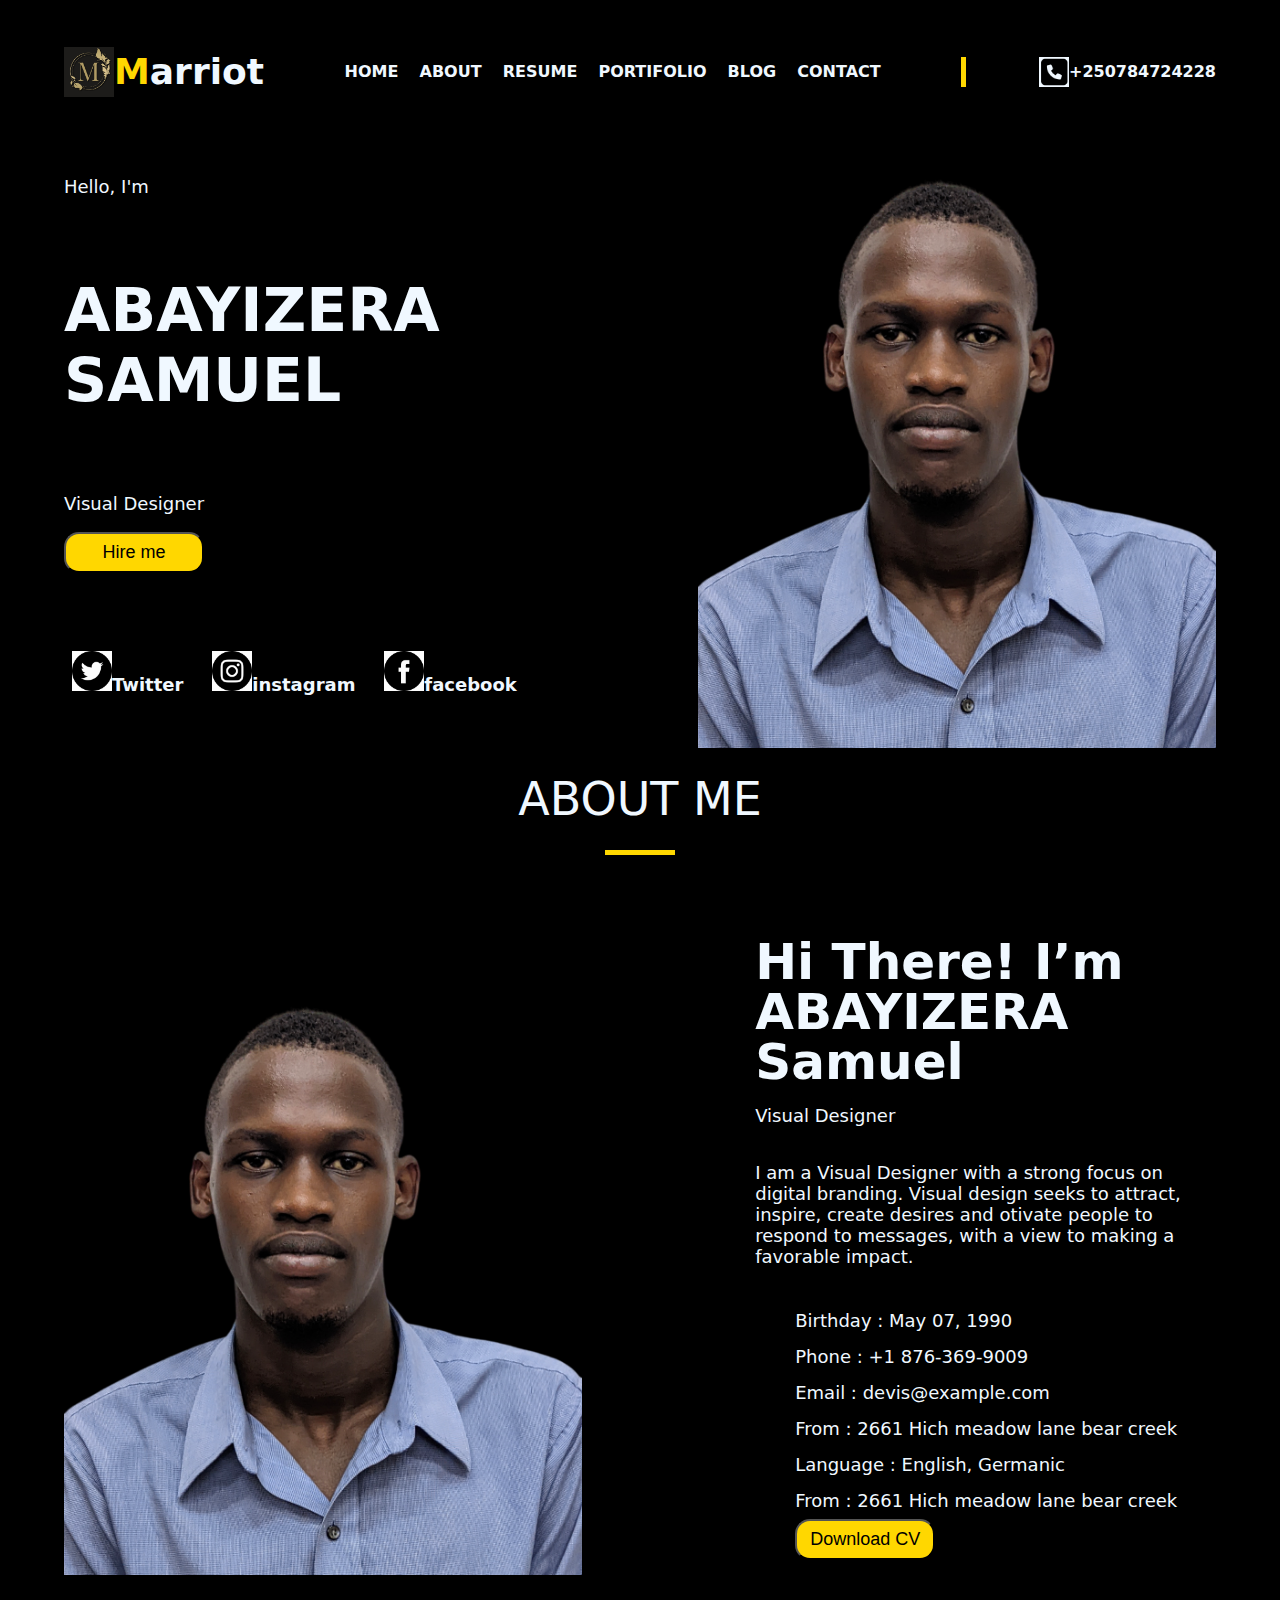
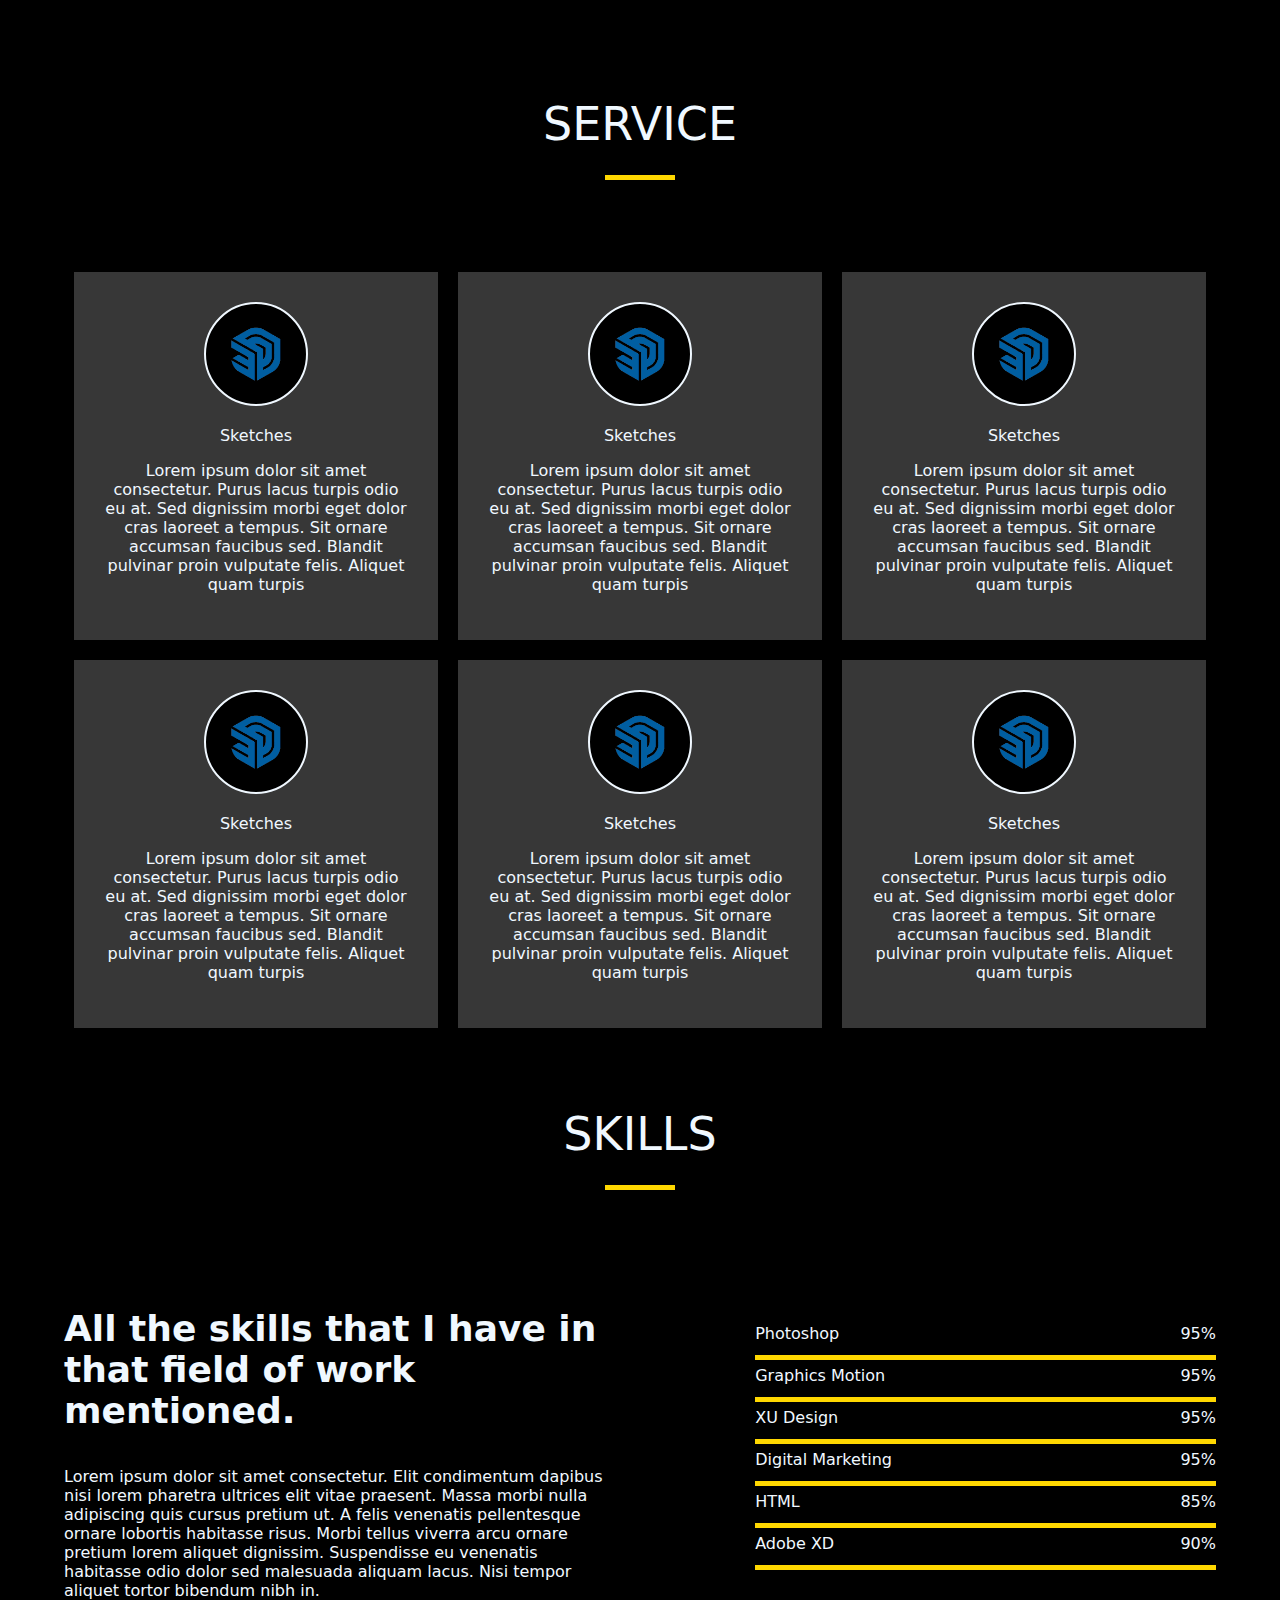
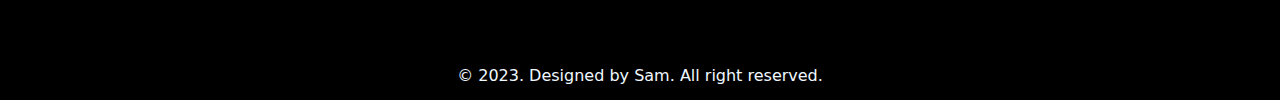
==== index.html @ 1aaad136 "Add files via upload" ====
<!DOCTYPE html>
<html lang="en">
    <head>
        <meta  charset="UTF-8">
        <title>PORTIFOLIO</title>
        <link rel="stylesheet" href="style.css">
    </head>
    <body>
        <header>
            <nav>
                <div class="myBusiness">
                    <img src="po.jpg" alt="logo" class="logo">
                    <p class="marriot"><strong class="marriotSpecial">M</strong>arriot</p>
                </div>
                <div>
                    <a href="#home">HOME</a>
                    <a href="">ABOUT</a>
                    <a href="">RESUME</a>
                    <a href="">PORTIFOLIO</a>
                    <a href="">BLOG</a>
                    <a href="">CONTACT</a>
                </div>
                <div class="vertical-line"></div>
                <div class="contact">
                    <img src="phoneCall.png" alt="phone" class="phone">
                    <p class="number">+250784724228</p>
                </div>
            </nav>
        </header>
        <div class="container">
        <section class="home">
            <div class="myDetails">
                <p>Hello, I'm</p>
                <p class="myname">ABAYIZERA SAMUEL</p>
                <P>Visual Designer</P>
                <button>Hire me</button>
                <div class="social">
                    <a href=""><img src="twitter.png" alt="twitter">Twitter</a>
                    <a href=""><img src="instagram.png" alt="instagram">instagram</a>
                    <a href=""><img src="facebook.png" alt="facebook">facebook</a>
                </div>
            </div>
            <img src="myimage.png" alt="myPhoto" class="myphoto">
        </section>
            <p class="heading">ABOUT ME <hr> </p>
        <section class="aboutMe">
            <img src="myimage.png" alt="myPhoto" class="myphoto">
            <div class="myDetails">
            <p class="myname2">Hi There! I’m <br> ABAYIZERA Samuel</p>
            <P>Visual Designer</P>
            <p>I am a Visual Designer with a strong focus on digital branding. Visual design seeks to attract, inspire, create desires and otivate people to respond to messages, with a view to making a favorable impact.</p>
            <ul>
                <li>Birthday : May 07, 1990</li>
                <li>Phone : +1 876-369-9009</li>
                <li>Email : devis@example.com</li>
                <li>From : 2661 Hich meadow lane bear creek</li>
                <li>Language : English, Germanic</li>
                <li>From : 2661 Hich meadow lane bear creek</li>
                <button>Download CV</button>
            </ul>
        </div>
        </section>
        <p class="heading">SERVICE <hr></p>
        <section class="service">
            <span class="service1">
            <div class="sketch">
                <span class="circle"></span>
                <p>Sketches</p>
                <p>Lorem ipsum dolor sit amet consectetur. Purus lacus turpis odio eu at. Sed dignissim morbi eget dolor cras laoreet a tempus. Sit ornare accumsan faucibus sed. Blandit pulvinar proin vulputate felis. Aliquet quam turpis  </p>
            </div>
            <div class="sketch">
                <span class="circle"></span>
                <p>Sketches</p>
                <p>Lorem ipsum dolor sit amet consectetur. Purus lacus turpis odio eu at. Sed dignissim morbi eget dolor cras laoreet a tempus. Sit ornare accumsan faucibus sed. Blandit pulvinar proin vulputate felis. Aliquet quam turpis  </p>
            </div>
            <div class="sketch">
                <span class="circle"></span>
                <p>Sketches</p>
                <p>Lorem ipsum dolor sit amet consectetur. Purus lacus turpis odio eu at. Sed dignissim morbi eget dolor cras laoreet a tempus. Sit ornare accumsan faucibus sed. Blandit pulvinar proin vulputate felis. Aliquet quam turpis  </p>
            </div>
        </span>
        <span class="service2">
            <div class="sketch">
                <span class="circle"></span>
                <p>Sketches</p>
                <p>Lorem ipsum dolor sit amet consectetur. Purus lacus turpis odio eu at. Sed dignissim morbi eget dolor cras laoreet a tempus. Sit ornare accumsan faucibus sed. Blandit pulvinar proin vulputate felis. Aliquet quam turpis  </p>
            </div>
            <div class="sketch">
                <span class="circle"></span>
                <p>Sketches</p>
                <p>Lorem ipsum dolor sit amet consectetur. Purus lacus turpis odio eu at. Sed dignissim morbi eget dolor cras laoreet a tempus. Sit ornare accumsan faucibus sed. Blandit pulvinar proin vulputate felis. Aliquet quam turpis  </p>
            </div>
            <div class="sketch">
                <span class="circle"></span>
                <p>Sketches</p>
                <p>Lorem ipsum dolor sit amet consectetur. Purus lacus turpis odio eu at. Sed dignissim morbi eget dolor cras laoreet a tempus. Sit ornare accumsan faucibus sed. Blandit pulvinar proin vulputate felis. Aliquet quam turpis  </p>
            </div>
        </span>
        </section>
            <p class="heading">SKILLS <hr> </p>
            <section class="skills">
                <div class="skills-acquired">
                    <P class="marriot">All the skills that I have in that field of work mentioned.</P>
                    <P>Lorem ipsum dolor sit amet consectetur. Elit condimentum dapibus nisi lorem pharetra ultrices elit vitae praesent. Massa morbi nulla adipiscing quis cursus pretium ut. A felis venenatis pellentesque ornare lobortis habitasse risus. Morbi tellus viverra arcu ornare pretium lorem aliquet dignissim. Suspendisse eu venenatis habitasse odio dolor sed malesuada aliquam lacus. Nisi tempor aliquet tortor bibendum nibh in. </P>
                </div>
                <div class="skills-grading">
                <div class="grading">
                    <P>Photoshop</P>
                    <p class="percent">95%</p>
                </div>
                <div class="bar"></div>
                <div class="grading">
                    <P>Graphics Motion</P>
                    <p class="percent">95%</p>
                </div>
                <div class="bar"></div>
                <div class="grading">
                    <P>XU Design</P>
                    <p class="percent">95%</p>
                </div>
                <div class="bar"></div>
                <div class="grading">
                    <P>Digital Marketing</P>
                    <p class="percent">95%</p>
                </div>
                <div class="bar"></div>
                <div class="grading">
                    <P>HTML</P>
                    <p class="percent">85%</p>
                </div>
                <div class="bar"></div>
                <div class="grading">
                    <P>Adobe XD</P>
                    <p class="percent">90%</p>
                </div>
                <div class="bar"></div>
            </div>
            </section>
        <footer>
            &copy; 2023. Designed by Sam. All right reserved.
        </footer>
    </body>
</html>
---- style.css ----
body{
    font-family: system-ui, -apple-system, BlinkMacSystemFont, 'Segoe UI', Roboto, Oxygen, Ubuntu, Cantarell, 'Open Sans', 'Helvetica Neue', sans-serif;
    font-size: 16px;
    color: aliceblue;
    background-color: black;
    margin: 0;
    padding: 0;
}

header{
    width: 100%;
    padding: 15px 0;
}

nav{
    width: 90%;
    margin: 0 auto;
    display: flex;
    align-items: center;
    justify-content: space-between;
}

.logo{
    width: 50px;
    height: 50px;
}

.phone{
    width: 30px;
    height: 30px;
    background-color: aliceblue;
}


.marriot{
    font-size: 36px;
    font-weight: bold;
}

.marriotSpecial{
    color: gold;
}


a{
    text-decoration: none;
    color: aliceblue;
    margin: 8px;
    font-weight:600;
}

.myBusiness{
    display: flex;
    align-items: center;
}

.vertical-line{
    width: 5px;
    height: 30px;
    background-color: gold;
    
}

.contact{
    display: flex;
    align-items: center;
}

.number{
    font-weight: 600;
}

.container{
    width: 100%;
    padding: 15px 0;
    display: flex;
    flex-direction: column;
    justify-content: space-between;
}

.home{
    width: 90%;
    margin: 0 auto;
    display: flex;
    align-items: center;
    justify-content: space-between;
}

.myDetails{
    width: 40%;
    display: flex;
    flex-direction: column;
    justify-content: space-between;
    font-size: large;
    padding-bottom: 50px;
}

.myphoto{
    width: 45%;
}

img{
    background-color: rgb(253, 253, 253);
    width: 40px;
}

.myname{
    font-size: 60px;
    font-weight: 600;
    
}

button{
    background-color: gold;
    padding: 8px;
    border-radius: 15px;
    width: 140px;
    font-size: large;
}

.social{
    display: flex;
    justify-content:space-between;
    align-items: center;
    padding-top: 70px;
}

.aboutMe{
    width: 90%;
    margin: 0 auto;
    display: flex;
    align-items: center;
    justify-content: space-between;
    padding: 50px 0;
}

ul{
    list-style: none;
    line-height: 2;
}

.top-content{
    padding: 50px;
}

hr{
    border: none;
    border-top: 5px solid gold;
    width: 70px;
    margin: 0 auto; 
    margin-top: 5px;
}

.heading{
    font-size: 46px;
    line-height: 0%;
    text-align: center;   
}

.myname2{
    font-size: 50px;
    font-weight: 600;
    margin: 0;
    line-height: 100%;
}

.service{
    width: 90%;
    margin: 0 auto;
    display: flex;
    flex-direction: column;
    align-items: center;
    justify-content: space-between;
    padding: 50px 0;
}

.sketch{
    width: 28%;
    border: 10px solid black;
    background-color: rgb(55, 55, 55);
    padding: 30px;
    text-align: center;

}

.circle{
    border: 2px solid aliceblue;
    height: 100px;
    width: 100px;
    background-color: black;
    border-radius: 50%;
    display: inline-block;
    background-image: url('download.png');
    background-repeat: no-repeat;
    background-size: 60px;
    background-position: center;
}

.service1{
    display: flex;
}

.service2{
    display: flex;
}

.skills{
    width: 90%;
    margin: 0 auto;
    display: flex;
    align-items: center;
    justify-content: space-between;
    padding: 50px 0;
}

.skills-acquired{
    width: 48%;

}

.skills-grading{
    width: 40%;
    line-height: 0%;
}

.bar{
    border: none;
    border-top: 5px solid gold;
    width: auto;
    margin: 0 auto; 
    margin-top: 5px;

}

.grading{
    display: flex;
    position: relative;
    justify-content: left;
}

.percent{
    position: absolute;
    right: 0;
}

footer{
    text-align: center;
}
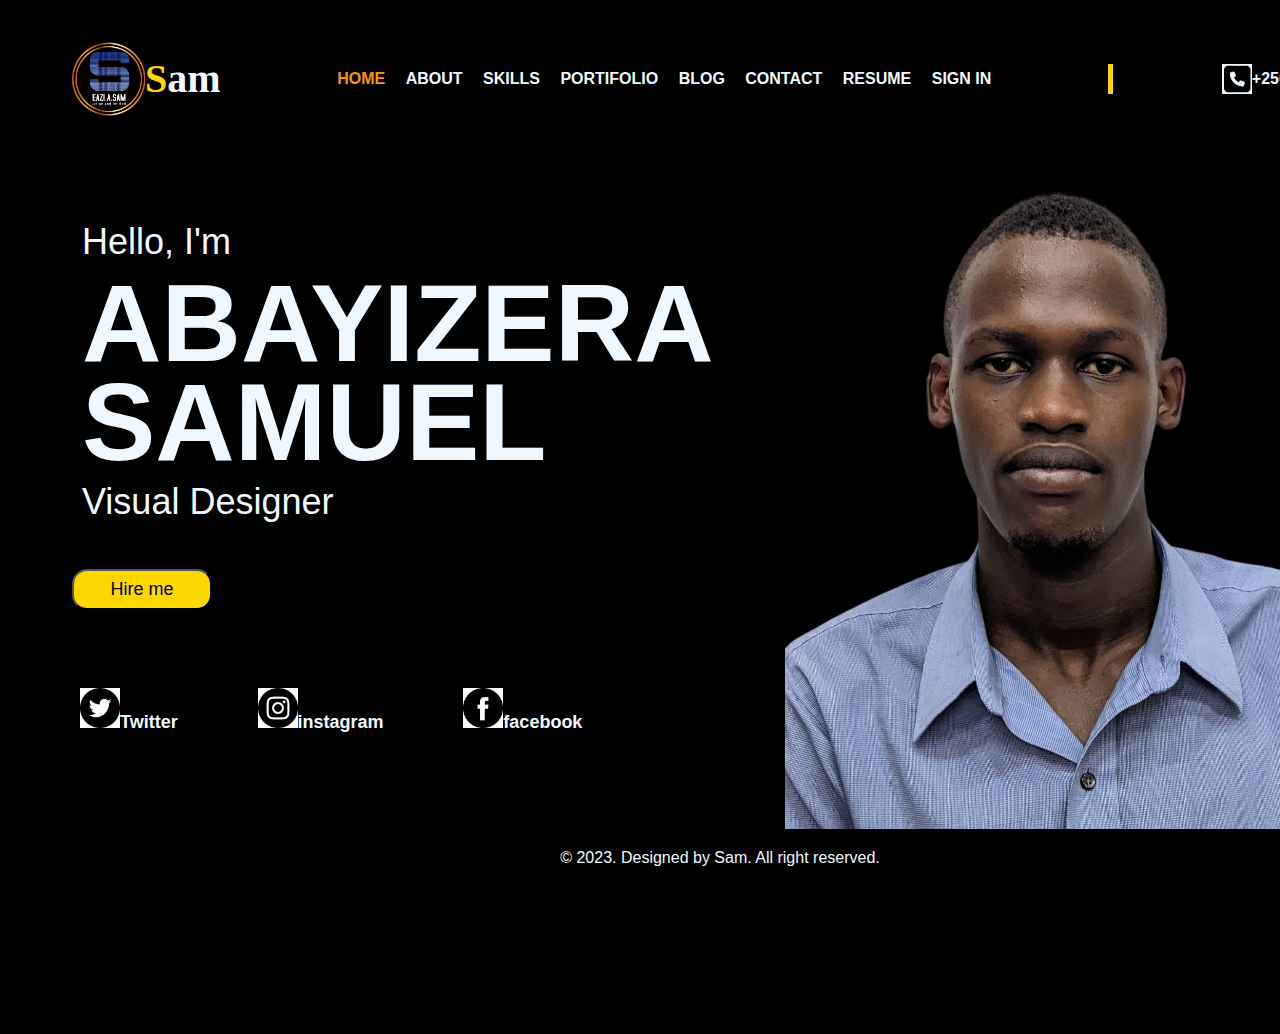
==== commit 5ec4c51f: "updated portifolio" ====
--- a/index.html
+++ b/index.html
@@ -9,16 +9,18 @@
         <header>
             <nav>
                 <div class="myBusiness">
-                    <img src="po.jpg" alt="logo" class="logo">
-                    <p class="marriot"><strong class="marriotSpecial">M</strong>arriot</p>
+                    <img src="Screenshot from 2024-01-15 23-39-28.png" alt="logo" class="logo">
+                    <p class="sam"><strong class="samSpecial">S</strong>am</p>
                 </div>
                 <div>
-                    <a href="#home">HOME</a>
-                    <a href="">ABOUT</a>
-                    <a href="">RESUME</a>
-                    <a href="">PORTIFOLIO</a>
-                    <a href="">BLOG</a>
-                    <a href="">CONTACT</a>
+                    <a href="#" class="gold">HOME</a>
+                    <a href="about.html">ABOUT</a>
+                    <a href="skills.html">SKILLS</a>
+                    <a href="portifolio.html">PORTIFOLIO</a>
+                    <a href="blog.html">BLOG</a>
+                    <a href="contact.html">CONTACT</a>
+                    <a href="resume.html">RESUME</a>
+                    <a href="signin.html">SIGN IN</a>
                 </div>
                 <div class="vertical-line"></div>
                 <div class="contact">
@@ -30,9 +32,11 @@
         <div class="container">
         <section class="home">
             <div class="myDetails">
-                <p>Hello, I'm</p>
-                <p class="myname">ABAYIZERA SAMUEL</p>
-                <P>Visual Designer</P>
+                <div class="myDetailsInfo">
+                    <p>Hello, I'm</p>
+                    <p class="myname">ABAYIZERA SAMUEL</p>
+                    <P>Visual Designer</P>
+                </div>               
                 <button>Hire me</button>
                 <div class="social">
                     <a href=""><img src="twitter.png" alt="twitter">Twitter</a>
@@ -42,101 +46,7 @@
             </div>
             <img src="myimage.png" alt="myPhoto" class="myphoto">
         </section>
-            <p class="heading">ABOUT ME <hr> </p>
-        <section class="aboutMe">
-            <img src="myimage.png" alt="myPhoto" class="myphoto">
-            <div class="myDetails">
-            <p class="myname2">Hi There! I’m <br> ABAYIZERA Samuel</p>
-            <P>Visual Designer</P>
-            <p>I am a Visual Designer with a strong focus on digital branding. Visual design seeks to attract, inspire, create desires and otivate people to respond to messages, with a view to making a favorable impact.</p>
-            <ul>
-                <li>Birthday : May 07, 1990</li>
-                <li>Phone : +1 876-369-9009</li>
-                <li>Email : devis@example.com</li>
-                <li>From : 2661 Hich meadow lane bear creek</li>
-                <li>Language : English, Germanic</li>
-                <li>From : 2661 Hich meadow lane bear creek</li>
-                <button>Download CV</button>
-            </ul>
-        </div>
-        </section>
-        <p class="heading">SERVICE <hr></p>
-        <section class="service">
-            <span class="service1">
-            <div class="sketch">
-                <span class="circle"></span>
-                <p>Sketches</p>
-                <p>Lorem ipsum dolor sit amet consectetur. Purus lacus turpis odio eu at. Sed dignissim morbi eget dolor cras laoreet a tempus. Sit ornare accumsan faucibus sed. Blandit pulvinar proin vulputate felis. Aliquet quam turpis  </p>
-            </div>
-            <div class="sketch">
-                <span class="circle"></span>
-                <p>Sketches</p>
-                <p>Lorem ipsum dolor sit amet consectetur. Purus lacus turpis odio eu at. Sed dignissim morbi eget dolor cras laoreet a tempus. Sit ornare accumsan faucibus sed. Blandit pulvinar proin vulputate felis. Aliquet quam turpis  </p>
-            </div>
-            <div class="sketch">
-                <span class="circle"></span>
-                <p>Sketches</p>
-                <p>Lorem ipsum dolor sit amet consectetur. Purus lacus turpis odio eu at. Sed dignissim morbi eget dolor cras laoreet a tempus. Sit ornare accumsan faucibus sed. Blandit pulvinar proin vulputate felis. Aliquet quam turpis  </p>
-            </div>
-        </span>
-        <span class="service2">
-            <div class="sketch">
-                <span class="circle"></span>
-                <p>Sketches</p>
-                <p>Lorem ipsum dolor sit amet consectetur. Purus lacus turpis odio eu at. Sed dignissim morbi eget dolor cras laoreet a tempus. Sit ornare accumsan faucibus sed. Blandit pulvinar proin vulputate felis. Aliquet quam turpis  </p>
-            </div>
-            <div class="sketch">
-                <span class="circle"></span>
-                <p>Sketches</p>
-                <p>Lorem ipsum dolor sit amet consectetur. Purus lacus turpis odio eu at. Sed dignissim morbi eget dolor cras laoreet a tempus. Sit ornare accumsan faucibus sed. Blandit pulvinar proin vulputate felis. Aliquet quam turpis  </p>
-            </div>
-            <div class="sketch">
-                <span class="circle"></span>
-                <p>Sketches</p>
-                <p>Lorem ipsum dolor sit amet consectetur. Purus lacus turpis odio eu at. Sed dignissim morbi eget dolor cras laoreet a tempus. Sit ornare accumsan faucibus sed. Blandit pulvinar proin vulputate felis. Aliquet quam turpis  </p>
-            </div>
-        </span>
-        </section>
-            <p class="heading">SKILLS <hr> </p>
-            <section class="skills">
-                <div class="skills-acquired">
-                    <P class="marriot">All the skills that I have in that field of work mentioned.</P>
-                    <P>Lorem ipsum dolor sit amet consectetur. Elit condimentum dapibus nisi lorem pharetra ultrices elit vitae praesent. Massa morbi nulla adipiscing quis cursus pretium ut. A felis venenatis pellentesque ornare lobortis habitasse risus. Morbi tellus viverra arcu ornare pretium lorem aliquet dignissim. Suspendisse eu venenatis habitasse odio dolor sed malesuada aliquam lacus. Nisi tempor aliquet tortor bibendum nibh in. </P>
-                </div>
-                <div class="skills-grading">
-                <div class="grading">
-                    <P>Photoshop</P>
-                    <p class="percent">95%</p>
-                </div>
-                <div class="bar"></div>
-                <div class="grading">
-                    <P>Graphics Motion</P>
-                    <p class="percent">95%</p>
-                </div>
-                <div class="bar"></div>
-                <div class="grading">
-                    <P>XU Design</P>
-                    <p class="percent">95%</p>
-                </div>
-                <div class="bar"></div>
-                <div class="grading">
-                    <P>Digital Marketing</P>
-                    <p class="percent">95%</p>
-                </div>
-                <div class="bar"></div>
-                <div class="grading">
-                    <P>HTML</P>
-                    <p class="percent">85%</p>
-                </div>
-                <div class="bar"></div>
-                <div class="grading">
-                    <P>Adobe XD</P>
-                    <p class="percent">90%</p>
-                </div>
-                <div class="bar"></div>
-            </div>
-            </section>
-        <footer>
+                 <footer>
             &copy; 2023. Designed by Sam. All right reserved.
         </footer>
     </body>
--- a/style.css
+++ b/style.css
@@ -1,15 +1,19 @@
 body{
-    font-family: system-ui, -apple-system, BlinkMacSystemFont, 'Segoe UI', Roboto, Oxygen, Ubuntu, Cantarell, 'Open Sans', 'Helvetica Neue', sans-serif;
+    @import url('https://fonts.googleapis.com/css2?family=Roboto&display=swap');
+    font-family: 'Roboto', sans-serif;
     font-size: 16px;
     color: aliceblue;
     background-color: black;
-    margin: 0;
+    margin: auto;
     padding: 0;
+    width: 1440px;
+    height: 1034px;
 }
 
 header{
     width: 100%;
     padding: 15px 0;
+    justify-content: center;
 }
 
 nav{
@@ -21,8 +25,8 @@
 }
 
 .logo{
-    width: 50px;
-    height: 50px;
+    width: 72.9px;
+    height: 74px;
 }
 
 .phone{
@@ -32,12 +36,13 @@
 }
 
 
-.marriot{
-    font-size: 36px;
+.sam{
+    font-family: open sans hebrew condensed;
+    font-size: 40px;
     font-weight: bold;
 }
 
-.marriotSpecial{
+.samSpecial{
     color: gold;
 }
 
@@ -49,6 +54,10 @@
     font-weight:600;
 }
 
+.gold{
+    color: #F69708;
+}
+
 .myBusiness{
     display: flex;
     align-items: center;
@@ -104,10 +113,20 @@
     width: 40px;
 }
 
-.myname{
-    font-size: 60px;
+.myDetailsInfo{
+    margin-bottom: 36px;
+}
+
+.myDetailsInfo .myname{
+    font-size: 110px;
     font-weight: 600;
-    
+    line-height: 90%;
+    letter-spacing: 0%;
+}
+
+.myDetailsInfo p{
+    font-size: 36px;
+    margin: 10px;
 }
 
 button{
@@ -244,6 +263,7 @@
 }
 
 footer{
+    padding: 20px 0;
     text-align: center;
 }
     
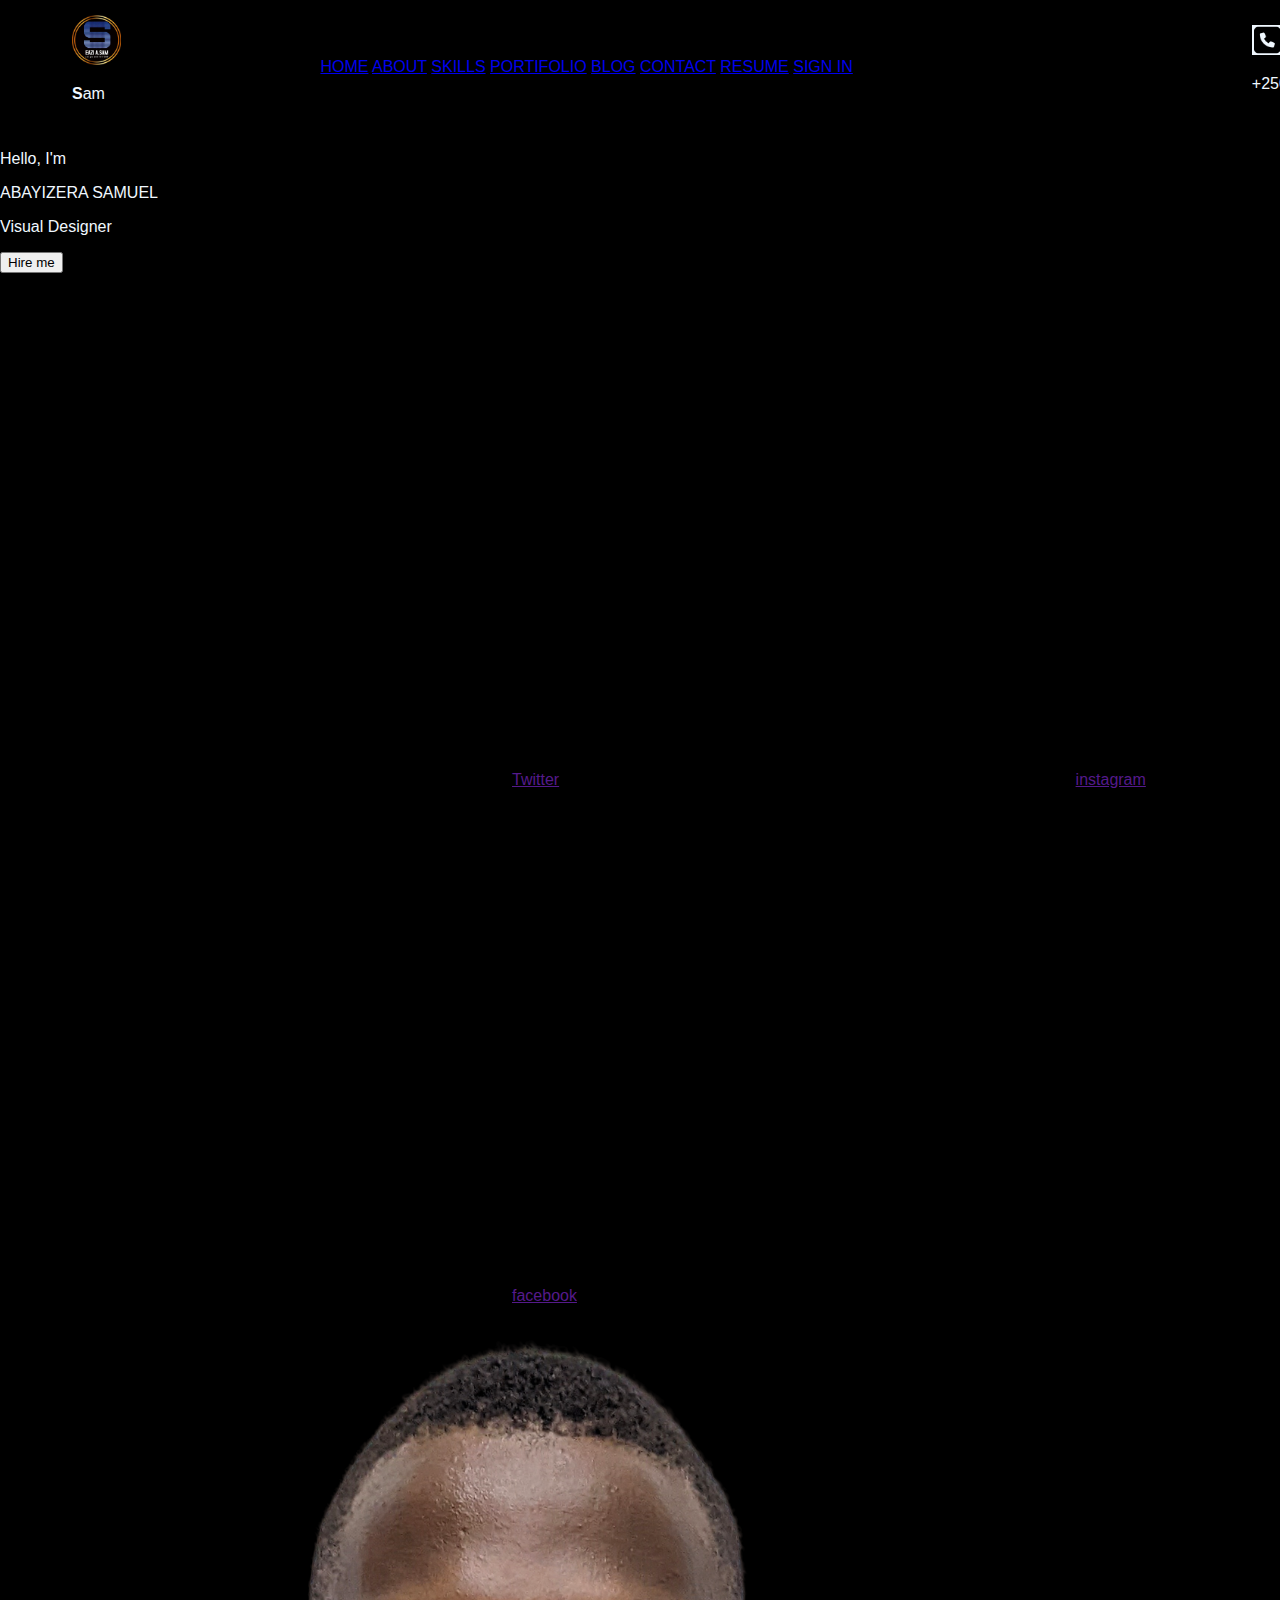
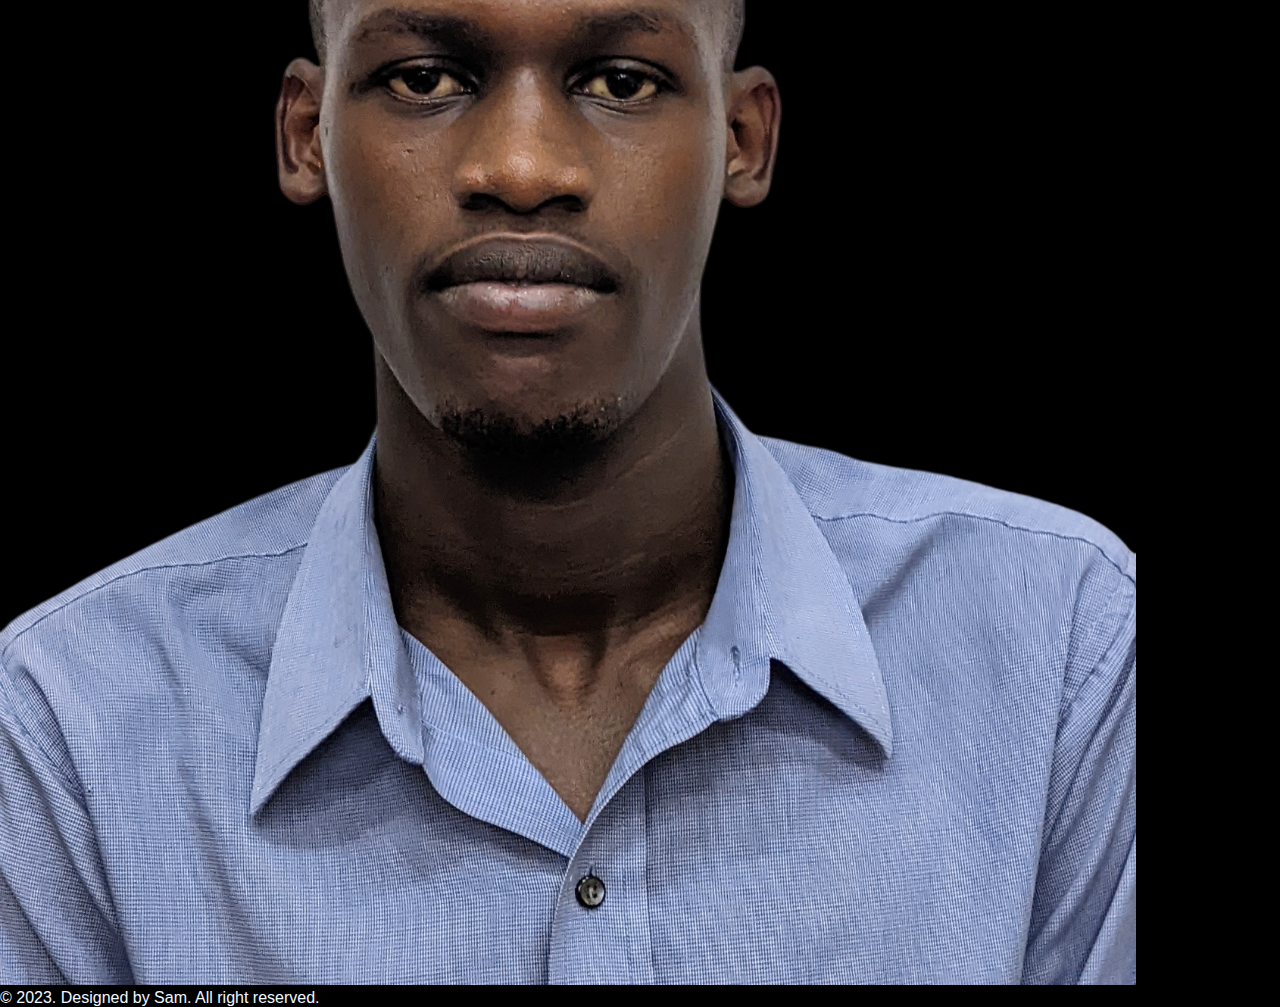
==== commit 0d7292a4: "home page updated" ====
--- a/index.html
+++ b/index.html
@@ -1,53 +1,53 @@
-<!DOCTYPE html>
-<html lang="en">
-    <head>
-        <meta  charset="UTF-8">
-        <title>PORTIFOLIO</title>
-        <link rel="stylesheet" href="style.css">
-    </head>
-    <body>
-        <header>
-            <nav>
-                <div class="myBusiness">
-                    <img src="Screenshot from 2024-01-15 23-39-28.png" alt="logo" class="logo">
-                    <p class="sam"><strong class="samSpecial">S</strong>am</p>
-                </div>
-                <div>
-                    <a href="#" class="gold">HOME</a>
-                    <a href="about.html">ABOUT</a>
-                    <a href="skills.html">SKILLS</a>
-                    <a href="portifolio.html">PORTIFOLIO</a>
-                    <a href="blog.html">BLOG</a>
-                    <a href="contact.html">CONTACT</a>
-                    <a href="resume.html">RESUME</a>
-                    <a href="signin.html">SIGN IN</a>
-                </div>
-                <div class="vertical-line"></div>
-                <div class="contact">
-                    <img src="phoneCall.png" alt="phone" class="phone">
-                    <p class="number">+250784724228</p>
-                </div>
-            </nav>
-        </header>
-        <div class="container">
-        <section class="home">
-            <div class="myDetails">
-                <div class="myDetailsInfo">
-                    <p>Hello, I'm</p>
-                    <p class="myname">ABAYIZERA SAMUEL</p>
-                    <P>Visual Designer</P>
-                </div>               
-                <button>Hire me</button>
-                <div class="social">
-                    <a href=""><img src="twitter.png" alt="twitter">Twitter</a>
-                    <a href=""><img src="instagram.png" alt="instagram">instagram</a>
-                    <a href=""><img src="facebook.png" alt="facebook">facebook</a>
-                </div>
-            </div>
-            <img src="myimage.png" alt="myPhoto" class="myphoto">
-        </section>
-                 <footer>
-            &copy; 2023. Designed by Sam. All right reserved.
-        </footer>
-    </body>
+<!DOCTYPE html>
+<html lang="en">
+    <head>
+        <meta  charset="UTF-8">
+        <title>PORTIFOLIO</title>
+        <link rel="stylesheet" href="style.css">
+    </head>
+    <body>
+        <header>
+            <nav>
+                <div class="myBusiness">
+                    <img src="Screenshot from 2024-01-15 23-39-28.png" alt="logo" class="logo">
+                    <p class="sam"><strong class="samSpecial">S</strong>am</p>
+                </div>
+                <div>
+                    <a href="#" class="gold">HOME</a>
+                    <a href="about.html">ABOUT</a>
+                    <a href="skills.html">SKILLS</a>
+                    <a href="portifolio.html">PORTIFOLIO</a>
+                    <a href="blog.html">BLOG</a>
+                    <a href="contact.html">CONTACT</a>
+                    <a href="resume.html">RESUME</a>
+                    <a href="signin.html">SIGN IN</a>
+                </div>
+                <div class="vertical-line"></div>
+                <div class="contact">
+                    <img src="phoneCall.png" alt="phone" class="phone">
+                    <p class="number">+250784724228</p>
+                </div>
+            </nav>
+        </header>
+        <div class="container">
+        <section class="home">
+            <div class="myDetails">
+                <div class="myDetailsInfo">
+                    <p>Hello, I'm</p>
+                    <p class="myname">ABAYIZERA SAMUEL</p>
+                    <P>Visual Designer</P>
+                </div>               
+                <button>Hire me</button>
+                <div class="social">
+                    <a href=""><img src="twitter.png" alt="twitter">Twitter</a>
+                    <a href=""><img src="instagram.png" alt="instagram">instagram</a>
+                    <a href=""><img src="facebook.png" alt="facebook">facebook</a>
+                </div>
+            </div>
+            <img src="myimage.png" alt="myPhoto" class="myphoto">
+        </section>
+                 <footer>
+            &copy; 2023. Designed by Sam. All right reserved.
+        </footer>
+    </body>
 </html>--- a/style.css
+++ b/style.css
@@ -1,4 +1,5 @@
 body{
+<<<<<<< HEAD
     @import url('https://fonts.googleapis.com/css2?family=Roboto&display=swap');
     font-family: 'Roboto', sans-serif;
     font-size: 16px;
@@ -8,12 +9,23 @@
     padding: 0;
     width: 1440px;
     height: 1034px;
+=======
+    font-family: system-ui, -apple-system, BlinkMacSystemFont, 'Segoe UI', Roboto, Oxygen, Ubuntu, Cantarell, 'Open Sans', 'Helvetica Neue', sans-serif;
+    font-size: 16px;
+    color: aliceblue;
+    background-color: black;
+    margin: 0;
+    padding: 0;
+>>>>>>> 1aaad1360174b00c957a3906164340ab456af98d
 }
 
 header{
     width: 100%;
     padding: 15px 0;
+<<<<<<< HEAD
     justify-content: center;
+=======
+>>>>>>> 1aaad1360174b00c957a3906164340ab456af98d
 }
 
 nav{
@@ -25,8 +37,13 @@
 }
 
 .logo{
+<<<<<<< HEAD
     width: 72.9px;
     height: 74px;
+=======
+    width: 50px;
+    height: 50px;
+>>>>>>> 1aaad1360174b00c957a3906164340ab456af98d
 }
 
 .phone{
@@ -36,6 +53,7 @@
 }
 
 
+<<<<<<< HEAD
 .sam{
     font-family: open sans hebrew condensed;
     font-size: 40px;
@@ -43,6 +61,14 @@
 }
 
 .samSpecial{
+=======
+.marriot{
+    font-size: 36px;
+    font-weight: bold;
+}
+
+.marriotSpecial{
+>>>>>>> 1aaad1360174b00c957a3906164340ab456af98d
     color: gold;
 }
 
@@ -54,10 +80,13 @@
     font-weight:600;
 }
 
+<<<<<<< HEAD
 .gold{
     color: #F69708;
 }
 
+=======
+>>>>>>> 1aaad1360174b00c957a3906164340ab456af98d
 .myBusiness{
     display: flex;
     align-items: center;
@@ -113,6 +142,7 @@
     width: 40px;
 }
 
+<<<<<<< HEAD
 .myDetailsInfo{
     margin-bottom: 36px;
 }
@@ -127,6 +157,12 @@
 .myDetailsInfo p{
     font-size: 36px;
     margin: 10px;
+=======
+.myname{
+    font-size: 60px;
+    font-weight: 600;
+    
+>>>>>>> 1aaad1360174b00c957a3906164340ab456af98d
 }
 
 button{
@@ -263,7 +299,10 @@
 }
 
 footer{
+<<<<<<< HEAD
     padding: 20px 0;
+=======
+>>>>>>> 1aaad1360174b00c957a3906164340ab456af98d
     text-align: center;
 }
     
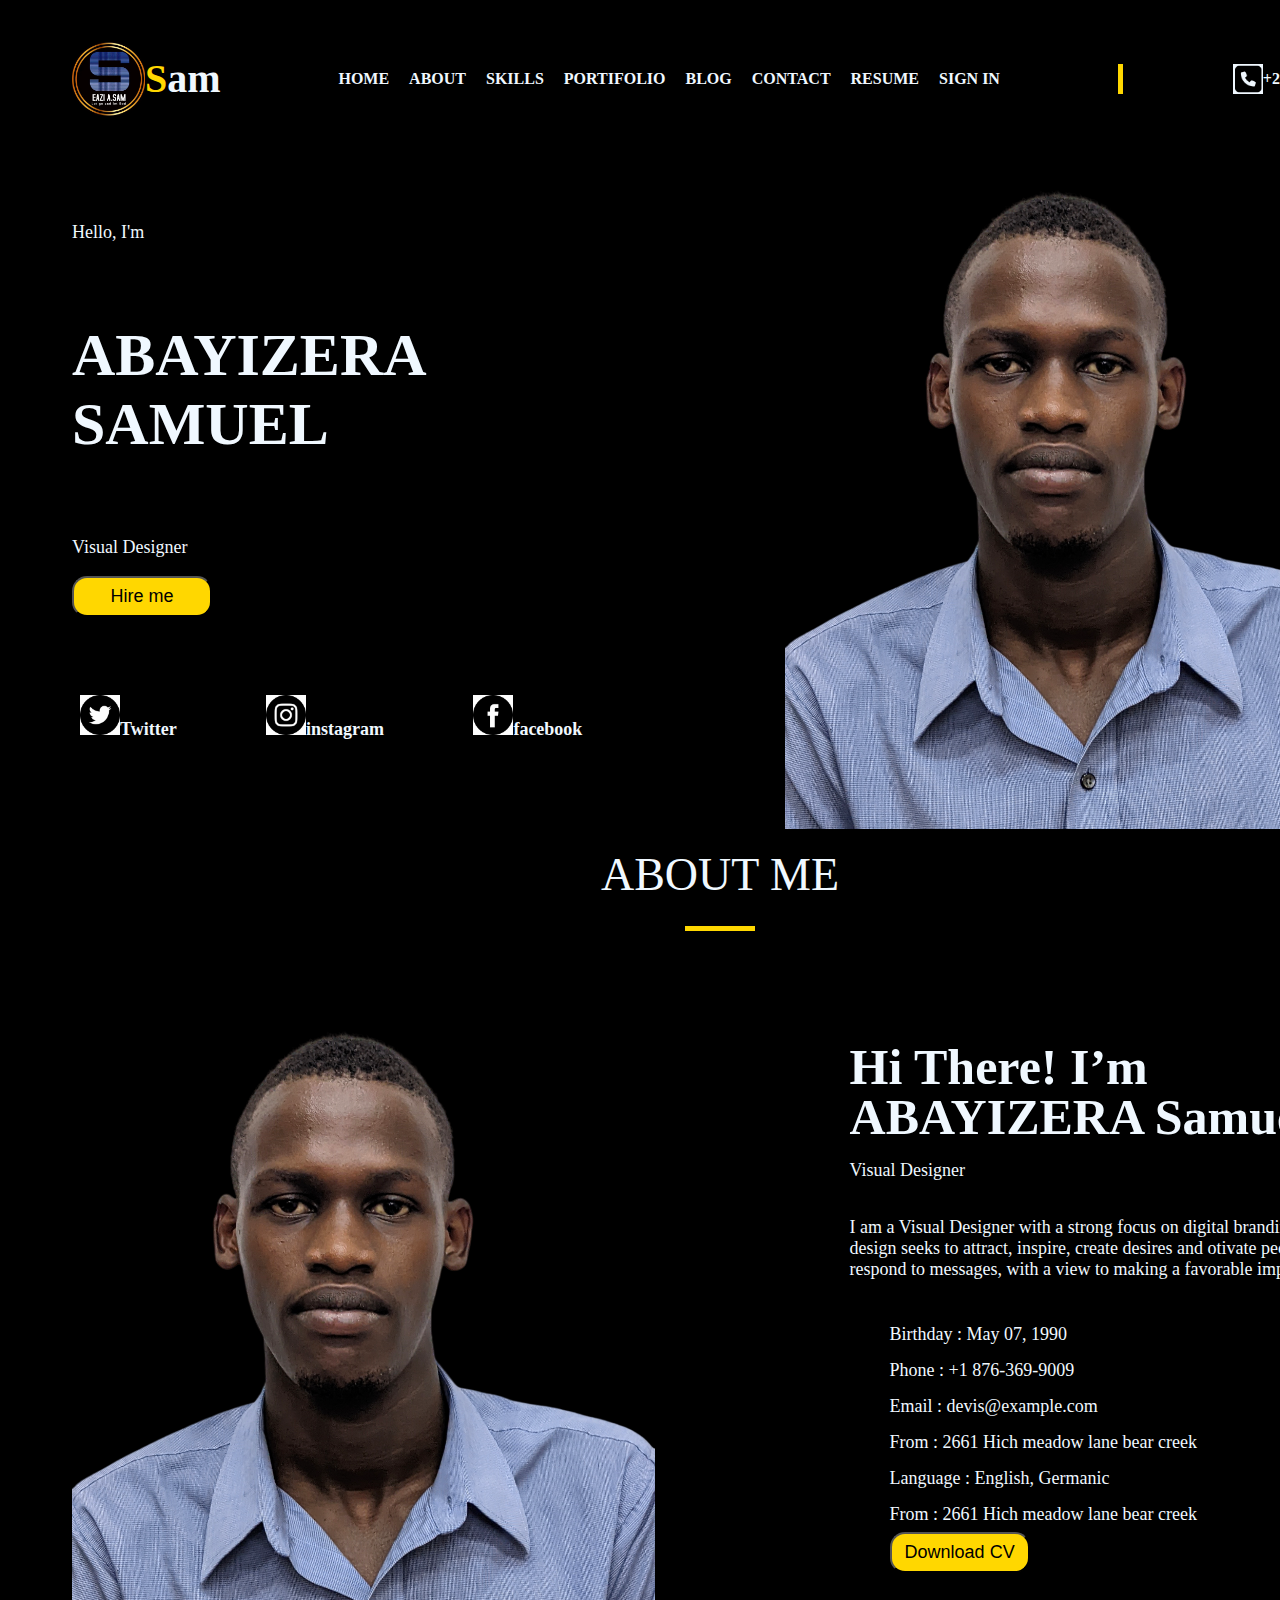
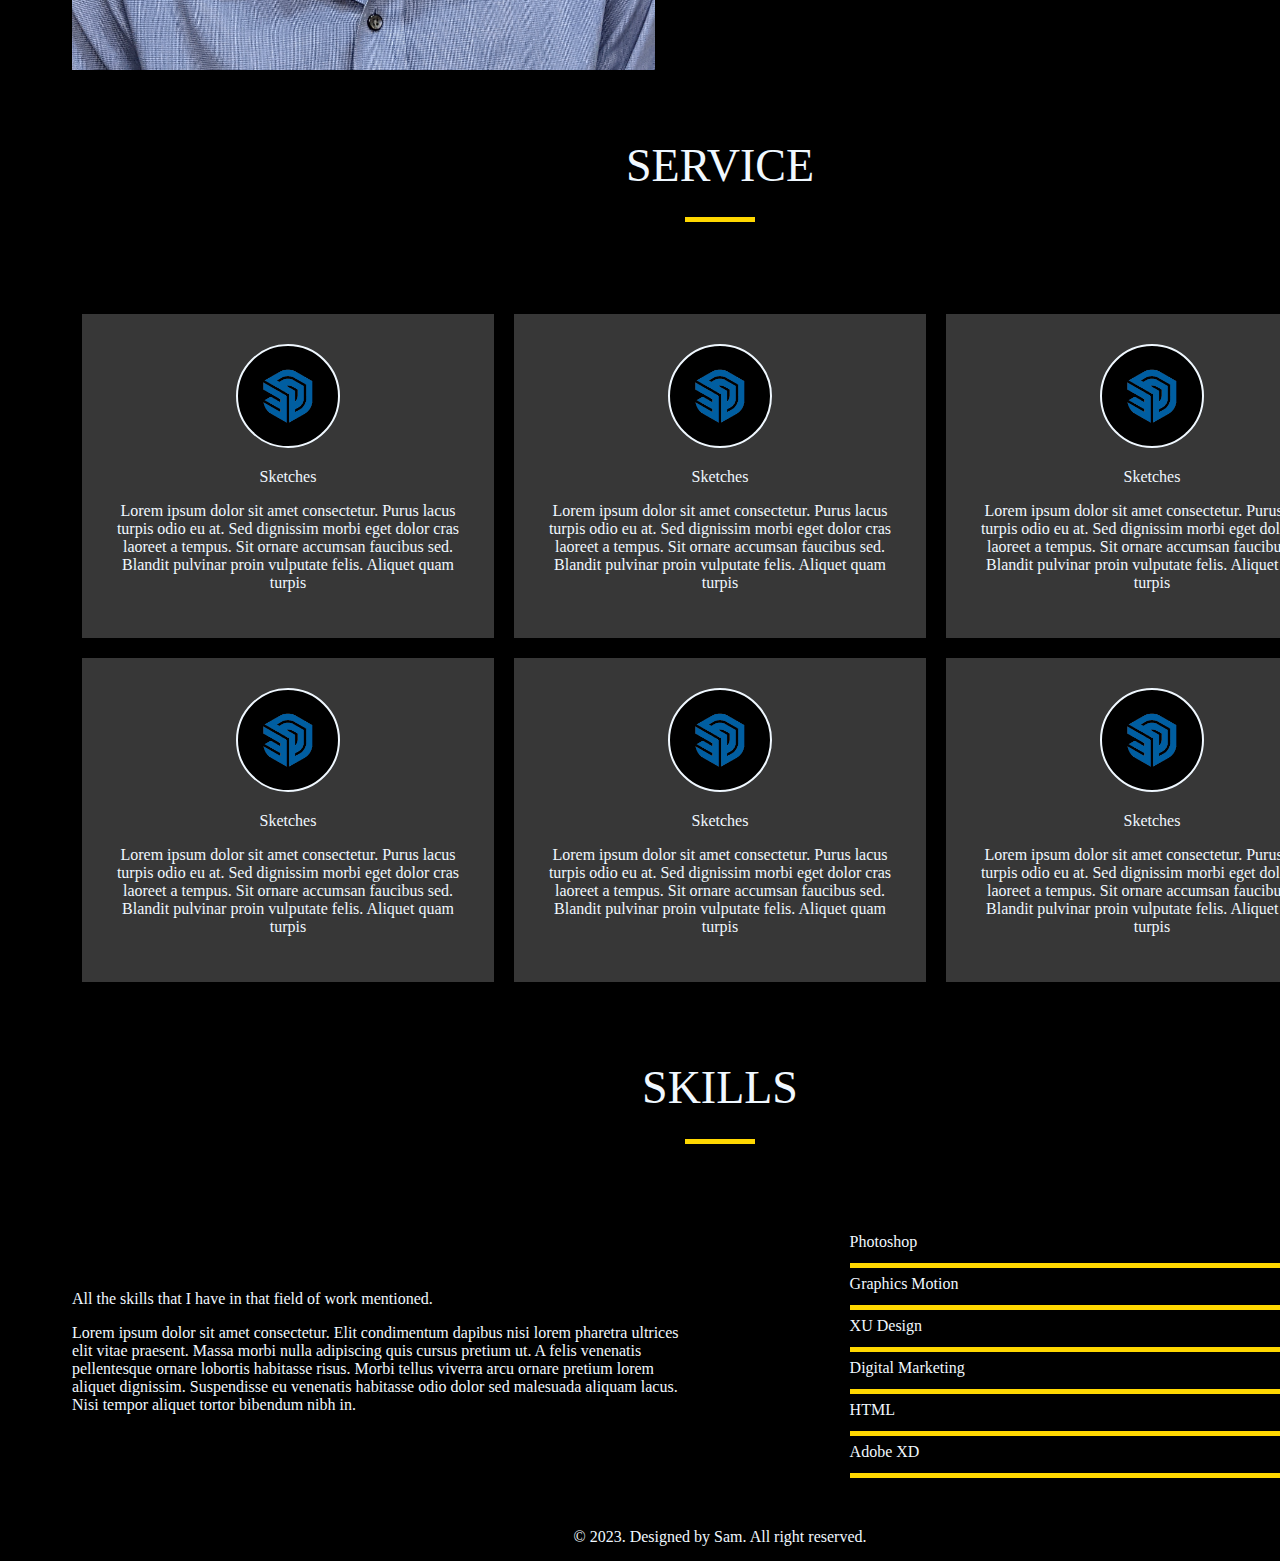
==== commit bd446dfa: "updated k-lap portifolio" ====
--- a/index.html
+++ b/index.html
@@ -13,7 +13,7 @@
                     <p class="sam"><strong class="samSpecial">S</strong>am</p>
                 </div>
                 <div>
-                    <a href="#" class="gold">HOME</a>
+                    <a href="#home">HOME</a>
                     <a href="about.html">ABOUT</a>
                     <a href="skills.html">SKILLS</a>
                     <a href="portifolio.html">PORTIFOLIO</a>
@@ -32,11 +32,9 @@
         <div class="container">
         <section class="home">
             <div class="myDetails">
-                <div class="myDetailsInfo">
-                    <p>Hello, I'm</p>
-                    <p class="myname">ABAYIZERA SAMUEL</p>
-                    <P>Visual Designer</P>
-                </div>               
+                <p>Hello, I'm</p>
+                <p class="myname">ABAYIZERA SAMUEL</p>
+                <P>Visual Designer</P>
                 <button>Hire me</button>
                 <div class="social">
                     <a href=""><img src="twitter.png" alt="twitter">Twitter</a>
@@ -46,7 +44,101 @@
             </div>
             <img src="myimage.png" alt="myPhoto" class="myphoto">
         </section>
-                 <footer>
+            <p class="heading">ABOUT ME <hr> </p>
+        <section class="aboutMe">
+            <img src="myimage.png" alt="myPhoto" class="myphoto">
+            <div class="myDetails">
+            <p class="myname2">Hi There! I’m <br> ABAYIZERA Samuel</p>
+            <P>Visual Designer</P>
+            <p>I am a Visual Designer with a strong focus on digital branding. Visual design seeks to attract, inspire, create desires and otivate people to respond to messages, with a view to making a favorable impact.</p>
+            <ul>
+                <li>Birthday : May 07, 1990</li>
+                <li>Phone : +1 876-369-9009</li>
+                <li>Email : devis@example.com</li>
+                <li>From : 2661 Hich meadow lane bear creek</li>
+                <li>Language : English, Germanic</li>
+                <li>From : 2661 Hich meadow lane bear creek</li>
+                <button>Download CV</button>
+            </ul>
+        </div>
+        </section>
+        <p class="heading">SERVICE <hr></p>
+        <section class="service">
+            <span class="service1">
+            <div class="sketch">
+                <span class="circle"></span>
+                <p>Sketches</p>
+                <p>Lorem ipsum dolor sit amet consectetur. Purus lacus turpis odio eu at. Sed dignissim morbi eget dolor cras laoreet a tempus. Sit ornare accumsan faucibus sed. Blandit pulvinar proin vulputate felis. Aliquet quam turpis  </p>
+            </div>
+            <div class="sketch">
+                <span class="circle"></span>
+                <p>Sketches</p>
+                <p>Lorem ipsum dolor sit amet consectetur. Purus lacus turpis odio eu at. Sed dignissim morbi eget dolor cras laoreet a tempus. Sit ornare accumsan faucibus sed. Blandit pulvinar proin vulputate felis. Aliquet quam turpis  </p>
+            </div>
+            <div class="sketch">
+                <span class="circle"></span>
+                <p>Sketches</p>
+                <p>Lorem ipsum dolor sit amet consectetur. Purus lacus turpis odio eu at. Sed dignissim morbi eget dolor cras laoreet a tempus. Sit ornare accumsan faucibus sed. Blandit pulvinar proin vulputate felis. Aliquet quam turpis  </p>
+            </div>
+        </span>
+        <span class="service2">
+            <div class="sketch">
+                <span class="circle"></span>
+                <p>Sketches</p>
+                <p>Lorem ipsum dolor sit amet consectetur. Purus lacus turpis odio eu at. Sed dignissim morbi eget dolor cras laoreet a tempus. Sit ornare accumsan faucibus sed. Blandit pulvinar proin vulputate felis. Aliquet quam turpis  </p>
+            </div>
+            <div class="sketch">
+                <span class="circle"></span>
+                <p>Sketches</p>
+                <p>Lorem ipsum dolor sit amet consectetur. Purus lacus turpis odio eu at. Sed dignissim morbi eget dolor cras laoreet a tempus. Sit ornare accumsan faucibus sed. Blandit pulvinar proin vulputate felis. Aliquet quam turpis  </p>
+            </div>
+            <div class="sketch">
+                <span class="circle"></span>
+                <p>Sketches</p>
+                <p>Lorem ipsum dolor sit amet consectetur. Purus lacus turpis odio eu at. Sed dignissim morbi eget dolor cras laoreet a tempus. Sit ornare accumsan faucibus sed. Blandit pulvinar proin vulputate felis. Aliquet quam turpis  </p>
+            </div>
+        </span>
+        </section>
+            <p class="heading">SKILLS <hr> </p>
+            <section class="skills">
+                <div class="skills-acquired">
+                    <P class="marriot">All the skills that I have in that field of work mentioned.</P>
+                    <P>Lorem ipsum dolor sit amet consectetur. Elit condimentum dapibus nisi lorem pharetra ultrices elit vitae praesent. Massa morbi nulla adipiscing quis cursus pretium ut. A felis venenatis pellentesque ornare lobortis habitasse risus. Morbi tellus viverra arcu ornare pretium lorem aliquet dignissim. Suspendisse eu venenatis habitasse odio dolor sed malesuada aliquam lacus. Nisi tempor aliquet tortor bibendum nibh in. </P>
+                </div>
+                <div class="skills-grading">
+                <div class="grading">
+                    <P>Photoshop</P>
+                    <p class="percent">95%</p>
+                </div>
+                <div class="bar"></div>
+                <div class="grading">
+                    <P>Graphics Motion</P>
+                    <p class="percent">95%</p>
+                </div>
+                <div class="bar"></div>
+                <div class="grading">
+                    <P>XU Design</P>
+                    <p class="percent">95%</p>
+                </div>
+                <div class="bar"></div>
+                <div class="grading">
+                    <P>Digital Marketing</P>
+                    <p class="percent">95%</p>
+                </div>
+                <div class="bar"></div>
+                <div class="grading">
+                    <P>HTML</P>
+                    <p class="percent">85%</p>
+                </div>
+                <div class="bar"></div>
+                <div class="grading">
+                    <P>Adobe XD</P>
+                    <p class="percent">90%</p>
+                </div>
+                <div class="bar"></div>
+            </div>
+            </section>
+        <footer>
             &copy; 2023. Designed by Sam. All right reserved.
         </footer>
     </body>
--- a/style.css
+++ b/style.css
@@ -1,7 +1,5 @@
 body{
-<<<<<<< HEAD
-    @import url('https://fonts.googleapis.com/css2?family=Roboto&display=swap');
-    font-family: 'Roboto', sans-serif;
+    font-family: 'open sans';
     font-size: 16px;
     color: aliceblue;
     background-color: black;
@@ -9,23 +7,12 @@
     padding: 0;
     width: 1440px;
     height: 1034px;
-=======
-    font-family: system-ui, -apple-system, BlinkMacSystemFont, 'Segoe UI', Roboto, Oxygen, Ubuntu, Cantarell, 'Open Sans', 'Helvetica Neue', sans-serif;
-    font-size: 16px;
-    color: aliceblue;
-    background-color: black;
-    margin: 0;
-    padding: 0;
->>>>>>> 1aaad1360174b00c957a3906164340ab456af98d
 }
 
 header{
     width: 100%;
     padding: 15px 0;
-<<<<<<< HEAD
     justify-content: center;
-=======
->>>>>>> 1aaad1360174b00c957a3906164340ab456af98d
 }
 
 nav{
@@ -37,13 +24,8 @@
 }
 
 .logo{
-<<<<<<< HEAD
     width: 72.9px;
     height: 74px;
-=======
-    width: 50px;
-    height: 50px;
->>>>>>> 1aaad1360174b00c957a3906164340ab456af98d
 }
 
 .phone{
@@ -53,7 +35,6 @@
 }
 
 
-<<<<<<< HEAD
 .sam{
     font-family: open sans hebrew condensed;
     font-size: 40px;
@@ -61,14 +42,6 @@
 }
 
 .samSpecial{
-=======
-.marriot{
-    font-size: 36px;
-    font-weight: bold;
-}
-
-.marriotSpecial{
->>>>>>> 1aaad1360174b00c957a3906164340ab456af98d
     color: gold;
 }
 
@@ -80,13 +53,6 @@
     font-weight:600;
 }
 
-<<<<<<< HEAD
-.gold{
-    color: #F69708;
-}
-
-=======
->>>>>>> 1aaad1360174b00c957a3906164340ab456af98d
 .myBusiness{
     display: flex;
     align-items: center;
@@ -142,27 +108,10 @@
     width: 40px;
 }
 
-<<<<<<< HEAD
-.myDetailsInfo{
-    margin-bottom: 36px;
-}
-
-.myDetailsInfo .myname{
-    font-size: 110px;
-    font-weight: 600;
-    line-height: 90%;
-    letter-spacing: 0%;
-}
-
-.myDetailsInfo p{
-    font-size: 36px;
-    margin: 10px;
-=======
 .myname{
     font-size: 60px;
     font-weight: 600;
     
->>>>>>> 1aaad1360174b00c957a3906164340ab456af98d
 }
 
 button{
@@ -299,11 +248,5 @@
 }
 
 footer{
-<<<<<<< HEAD
-    padding: 20px 0;
-=======
->>>>>>> 1aaad1360174b00c957a3906164340ab456af98d
     text-align: center;
-}
-    
-
+}